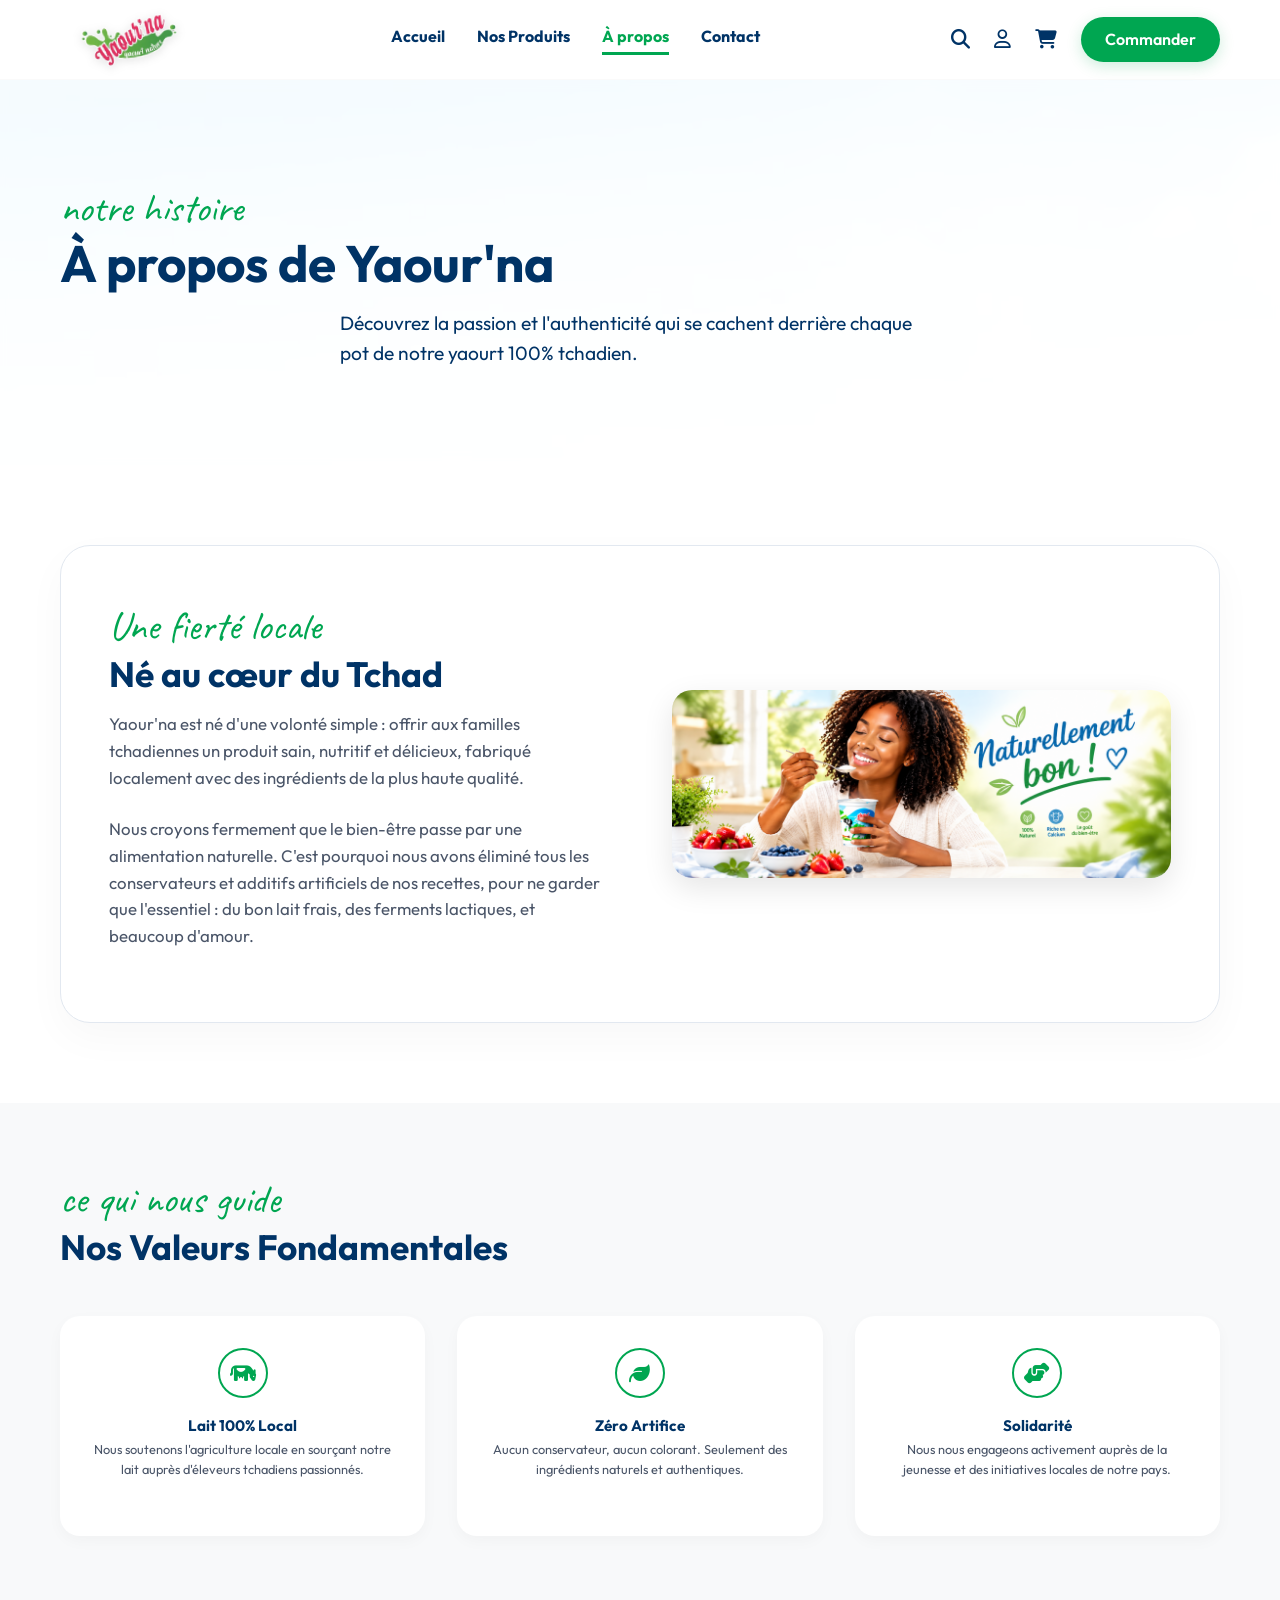
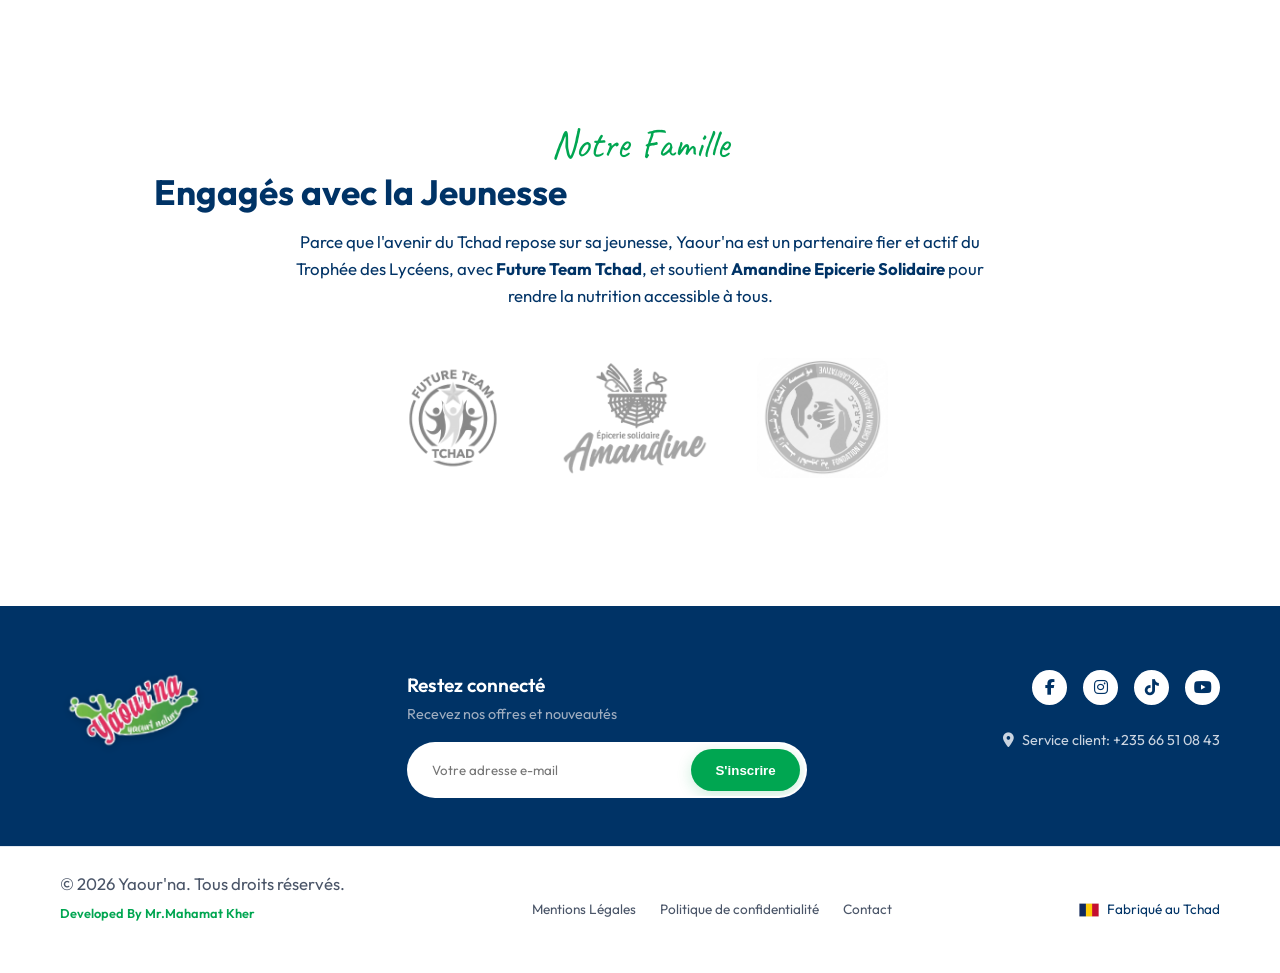
==== apropos.html @ a30cf910 "Add A propos page" ====
<!DOCTYPE html>
<html lang="fr">
<head>
    <meta charset="UTF-8">
    <meta name="viewport" content="width=device-width, initial-scale=1.0">
    <title>À propos - Yaour'na</title>
    <link href="https://fonts.googleapis.com/css2?family=Caveat:wght@700&family=Outfit:wght@300;400;600;700&display=swap" rel="stylesheet">
    <link rel="stylesheet" href="https://cdnjs.cloudflare.com/ajax/libs/font-awesome/6.4.0/css/all.min.css">
    <link rel="stylesheet" href="styles.css">
</head>
<body>
    <!-- Navbar -->
    <header class="navbar reveal-nav">
        <div class="container navbar-container">
            <div class="logo">
                <img src="images/logo_yaourt_na_transparent.png" alt="Yaour'na Logo" class="brand-logo">
            </div>
            <nav class="nav-links">
                <a href="index.html">Accueil</a>
                <a href="produits.html">Nos Produits</a>
                <a href="apropos.html" class="active">À propos</a>
                <a href="#">Contact</a>
            </nav>
            <div class="nav-actions">
                <button aria-label="Recherche" style="background:none;border:none;"><i class="fa-solid fa-search"></i></button>
                <button aria-label="Profil" style="background:none;border:none;"><i class="fa-regular fa-user"></i></button>
                <button aria-label="Panier" style="background:none;border:none;"><i class="fa-solid fa-cart-shopping"></i></button>
                <a href="#" class="btn btn-primary btn-round">Commander</a>
                <button aria-label="Menu mobile" class="mobile-menu-toggle" style="background:none;border:none;"><i class="fa-solid fa-bars"></i></button>
            </div>
        </div>
    </header>

    <main>
        <!-- Page Header -->
        <section class="page-header reveal-hero" style="background: url('images/bg_blue_sky.jpg') center/cover no-repeat;">
            <div class="container text-center">
                <span class="cursive-title">notre histoire</span>
                <h1>À propos de Yaour'na</h1>
                <p>Découvrez la passion et l'authenticité qui se cachent derrière chaque pot de notre yaourt 100% tchadien.</p>
            </div>
        </section>

        <!-- Our Story Section -->
        <section class="about-story container" style="padding: 5rem 20px;">
            <div class="product-detail-wrapper reveal delay-100">
                <div class="product-detail-text">
                    <span class="cursive-title">Une fierté locale</span>
                    <h2>Né au cœur du Tchad</h2>
                    <p>Yaour'na est né d'une volonté simple : offrir aux familles tchadiennes un produit sain, nutritif et délicieux, fabriqué localement avec des ingrédients de la plus haute qualité.</p>
                    <p>Nous croyons fermement que le bien-être passe par une alimentation naturelle. C'est pourquoi nous avons éliminé tous les conservateurs et additifs artificiels de nos recettes, pour ne garder que l'essentiel : du bon lait frais, des ferments lactiques, et beaucoup d'amour.</p>
                </div>
                <div class="product-detail-image" style="box-shadow: 0 10px 30px rgba(0,0,0,0.1); border-radius: 20px; overflow: hidden;">
                    <img src="images/woman_eating_yogurt.png" alt="Histoire Yaour'na" style="width: 100%; height: auto; object-fit: cover;">
                </div>
            </div>
        </section>

        <!-- Our Values Section -->
        <section class="why-us" style="margin-top: 0;">
            <div class="container text-center" style="padding: 4rem 20px;">
                <span class="cursive-title reveal">ce qui nous guide</span>
                <h2 class="reveal delay-100" style="margin-bottom: 3rem;">Nos Valeurs Fondamentales</h2>
                <div class="benefits-grid" style="grid-template-columns: repeat(auto-fit, minmax(250px, 1fr)); gap: 2rem;">
                    <div class="benefit-item reveal delay-100" style="background: #fff; padding: 2rem; border-radius: 20px; box-shadow: 0 5px 15px rgba(0,0,0,0.03);">
                        <div class="benefit-icon" style="margin: 0 auto 1rem;"><i class="fa-solid fa-cow"></i></div>
                        <h5>Lait 100% Local</h5>
                        <p>Nous soutenons l'agriculture locale en sourçant notre lait auprès d'éleveurs tchadiens passionnés.</p>
                    </div>
                    <div class="benefit-item reveal delay-200" style="background: #fff; padding: 2rem; border-radius: 20px; box-shadow: 0 5px 15px rgba(0,0,0,0.03);">
                        <div class="benefit-icon" style="margin: 0 auto 1rem;"><i class="fa-solid fa-leaf"></i></div>
                        <h5>Zéro Artifice</h5>
                        <p>Aucun conservateur, aucun colorant. Seulement des ingrédients naturels et authentiques.</p>
                    </div>
                    <div class="benefit-item reveal delay-300" style="background: #fff; padding: 2rem; border-radius: 20px; box-shadow: 0 5px 15px rgba(0,0,0,0.03);">
                        <div class="benefit-icon" style="margin: 0 auto 1rem;"><i class="fa-solid fa-handshake-angle"></i></div>
                        <h5>Solidarité</h5>
                        <p>Nous nous engageons activement auprès de la jeunesse et des initiatives locales de notre pays.</p>
                    </div>
                </div>
            </div>
        </section>

        <!-- Community & Partnerships -->
        <section class="commitments container" style="text-align: center; padding: 5rem 20px;">
            <span class="cursive-title reveal">Notre Famille</span>
            <h2 class="reveal delay-100">Engagés avec la Jeunesse</h2>
            <p class="reveal delay-200" style="margin: 0 auto 3rem;">Parce que l'avenir du Tchad repose sur sa jeunesse, Yaour'na est un partenaire fier et actif du Trophée des Lycéens, avec <strong>Future Team Tchad</strong>, et soutient <strong>Amandine Epicerie Solidaire</strong> pour rendre la nutrition accessible à tous.</p>
            <div class="sponsors reveal delay-300" style="justify-content: center;">
                <img src="images/logo_future_team_transparent.png" alt="Future Team Tchad" style="height: 120px;">
                <img src="images/logo_amandine_transparent.png" alt="Amandine Epicerie Solidaire" style="height: 120px;">
                <img src="images/logo_farzc.jpg" alt="Farzc" style="height: 120px; border-radius: 10px;">
            </div>
        </section>

    </main>

    <!-- Footer Section -->
    <footer class="footer">
        <div class="container footer-top">
            <div class="footer-logo">
                <img src="images/logo_yaourt_na_transparent.png" alt="Yaour'na Logo" style="width: 150px; filter: drop-shadow(0 2px 5px rgba(0,0,0,0.2));">
            </div>
            <div class="footer-newsletter">
                <h4>Restez connecté</h4>
                <p>Recevez nos offres et nouveautés</p>
                <form class="newsletter-form">
                    <label for="newsletter-email" style="display:none;">Votre adresse e-mail</label>
                    <input type="email" id="newsletter-email" placeholder="Votre adresse e-mail" aria-label="Votre adresse e-mail" required>
                    <button type="submit" class="btn btn-primary">S'inscrire</button>
                </form>
            </div>
            <div class="footer-social">
                <div class="social-icons">
                    <i class="fa-brands fa-facebook-f"></i>
                    <i class="fa-brands fa-instagram"></i>
                    <i class="fa-brands fa-tiktok"></i>
                    <i class="fa-brands fa-youtube"></i>
                </div>
                <div class="service-client">
                    <i class="fa-solid fa-location-dot"></i> Service client: +235 66 51 08 43
                </div>
            </div>
        </div>
        <div class="footer-bottom">
            <div class="container footer-bottom-flex">
                <p>&copy; 2026 Yaour'na. Tous droits réservés.<br><span style="font-size: 0.8rem; color: var(--primary-green); font-weight: 600; margin-top: 5px; display: inline-block;">Developed By Mr.Mahamat Kher</span></p>
                <div class="footer-links">
                    <a href="#">Mentions Légales</a>
                    <a href="#">Politique de confidentialité</a>
                    <a href="#">Contact</a>
                </div>
                <div class="footer-country">
                    <img src="images/icon_flag.png" alt="Tchad" style="width: 20px;"> Fabriqué au Tchad
                </div>
            </div>
        </div>
    </footer>

    <script src="script.js"></script>
</body>
</html>
---- styles.css ----
:root {
    --primary-green: #00A651;
    --primary-dark: #003366;
    --bg-light: #F8F9FA;
    --text-gray: #4A5568;
    --white: #ffffff;
    --border-color: #E2E8F0;
    
    --blue-bg: #89CFF0;
    --yellow-bg: #FDFD96;
    --pink-bg: #FFD1DC;
    
    --font-main: 'Outfit', sans-serif;
    --font-cursive: 'Caveat', cursive;
}

* {
    margin: 0;
    padding: 0;
    box-sizing: border-box;
}

html {
    scroll-behavior: smooth;
}

:focus-visible {
    outline: 3px solid var(--primary-green);
    outline-offset: 3px;
    border-radius: 4px;
}

body {
    font-family: var(--font-main);
    color: var(--primary-dark);
    line-height: 1.6;
    background-color: var(--white);
    overflow-x: hidden;
    -webkit-font-smoothing: antialiased;
    -moz-osx-font-smoothing: grayscale;
}

a {
    text-decoration: none;
    color: inherit;
}

ul {
    list-style: none;
}

.container {
    max-width: 1200px;
    margin: 0 auto;
    padding: 0 20px;
}

/* Typography */
h1 {
    font-size: 3.2rem;
    line-height: 1.1;
    margin-bottom: 1rem;
    font-weight: 700;
}

h2 {
    font-size: 2.2rem;
    line-height: 1.2;
    margin-bottom: 1rem;
    font-weight: 700;
}

.cursive-title {
    font-family: var(--font-cursive);
    color: var(--primary-green);
    font-size: 2.5rem;
    display: block;
    margin-bottom: -5px;
}

p {
    color: var(--text-gray);
    margin-bottom: 1.5rem;
    font-size: 1.05rem;
}

/* Buttons */
.btn {
    display: inline-block;
    padding: 0.6rem 1.5rem;
    border-radius: 50px;
    font-weight: 600;
    transition: all 0.4s cubic-bezier(0.16, 1, 0.3, 1);
    cursor: pointer;
    border: none;
    text-align: center;
}

.btn-primary {
    background-color: var(--primary-green);
    color: var(--white);
    box-shadow: 0 4px 15px rgba(0, 166, 81, 0.2);
}

.btn-primary:hover {
    background-color: #008f44;
    transform: translateY(-3px);
    box-shadow: 0 8px 25px rgba(0, 166, 81, 0.4);
}

.btn-large {
    padding: 1rem 3rem;
    font-size: 1.1rem;
}

/* --- ANIMATIONS CORE --- */
/* Scroll Reveal */
.reveal {
    opacity: 0;
    transform: translateY(40px);
    transition: opacity 0.8s cubic-bezier(0.16, 1, 0.3, 1), transform 0.8s cubic-bezier(0.16, 1, 0.3, 1);
}

.reveal.active {
    opacity: 1;
    transform: translateY(0);
}

/* Initial Load Reveal (for Hero) */
.reveal-hero {
    opacity: 0;
    transform: translateY(30px);
    transition: opacity 1s cubic-bezier(0.16, 1, 0.3, 1), transform 1s cubic-bezier(0.16, 1, 0.3, 1);
}
.reveal-hero.active {
    opacity: 1;
    transform: translateY(0);
}

.reveal-nav {
    opacity: 0;
    transform: translateY(-20px);
    transition: opacity 0.8s ease, transform 0.8s ease;
}
.reveal-nav.active {
    opacity: 1;
    transform: translateY(0);
}

/* Delays */
.delay-100 { transition-delay: 0.1s; }
.delay-200 { transition-delay: 0.2s; }
.delay-300 { transition-delay: 0.3s; }
.delay-400 { transition-delay: 0.4s; }
.delay-500 { transition-delay: 0.5s; }

/* Floating Animation */
@keyframes float {
    0% { transform: translateY(0px) rotate(-10deg); }
    50% { transform: translateY(-15px) rotate(-8deg); }
    100% { transform: translateY(0px) rotate(-10deg); }
}



/* Navbar */
.navbar {
    padding: 0.6rem 0;
    background-color: rgba(255, 255, 255, 0.95);
    backdrop-filter: blur(10px);
    position: sticky;
    top: 0;
    z-index: 1000;
    border-bottom: 1px solid rgba(0,0,0,0.02);
}

.navbar-container {
    display: flex;
    justify-content: space-between;
    align-items: center;
}

.logo {
    display: flex;
    flex-direction: column;
    align-items: center;
    line-height: 0.9;
    transform: rotate(-5deg);
    transition: transform 0.3s ease;
}
.logo:hover {
    transform: rotate(0deg) scale(1.05);
}

.brand-logo {
    width: 140px;
    height: auto;
    max-height: 60px;
    object-fit: contain;
    filter: drop-shadow(0 2px 5px rgba(0,0,0,0.1));
}

.nav-links {
    display: flex;
    gap: 2rem;
}

.nav-links a {
    font-weight: 700;
    color: var(--primary-dark);
    position: relative;
    padding-bottom: 5px;
    transition: color 0.3s ease;
}

.nav-links a.active {
    color: var(--primary-green);
}

.nav-links a::after {
    content: '';
    position: absolute;
    bottom: 0;
    left: 0;
    width: 0%;
    height: 3px;
    background-color: var(--primary-green);
    transition: width 0.3s ease;
}
.nav-links a.active::after, .nav-links a:hover::after {
    width: 100%;
}

.nav-actions {
    display: flex;
    align-items: center;
    gap: 1.5rem;
}

.nav-actions button {
    cursor: pointer;
}

.nav-actions i {
    font-size: 1.2rem;
    cursor: pointer;
    transition: color 0.3s ease, transform 0.3s ease;
    color: var(--primary-dark);
}

.nav-actions button:hover i {
    color: var(--primary-green);
    transform: translateY(-2px);
}

.mobile-menu-toggle {
    display: none;
    font-size: 1.5rem;
    cursor: pointer;
}

/* Hero Section */
.hero {
    background: url('images/yaourt_nature_sucre_wheat.png') center/cover no-repeat;
    padding: 3rem 0 6rem 0;
    position: relative;
    overflow: hidden;
}

.hero-content {
    display: flex;
    align-items: center;
    position: relative;
    z-index: 1;
}

.hero-text {
    flex: 1;
    padding-right: 2rem;
}

.hero-text h1 {
    color: var(--primary-dark);
}

.hero-badges {
    display: flex;
    gap: 1.5rem;
    margin-top: 2rem;
    background: rgba(255, 255, 255, 0.7);
    padding: 0.8rem 1.5rem;
    border-radius: 50px;
    display: inline-flex;
    backdrop-filter: blur(5px);
    border: 1px solid rgba(255,255,255,0.9);
}

.badge-item {
    font-size: 0.85rem;
    font-weight: 600;
    color: var(--primary-dark);
    display: flex;
    align-items: center;
    gap: 0.5rem;
}

.badge-item i {
    color: var(--primary-green);
    font-size: 1rem;
}

.hero-image {
    flex: 1;
    position: relative;
    display: flex;
    justify-content: center;
    align-items: center;
}

.floating-text {
    position: absolute;
    top: -150px;
    right: 0;
    font-family: var(--font-cursive);
    color: var(--primary-dark);
    font-size: 2.2rem;
    line-height: 1;
    animation: float 6s ease-in-out infinite;
}

/* Features Bar */
.features-bar {
    display: flex;
    justify-content: space-between;
    align-items: center;
    background-color: var(--white);
    border-radius: 20px;
    padding: 1.5rem 2rem;
    box-shadow: 0 10px 30px rgba(0,0,0,0.05);
    margin-top: -3rem;
    position: relative;
    z-index: 10;
    border: 1px solid var(--border-color);
}

.feature-item {
    display: flex;
    flex-direction: column;
    align-items: center;
    text-align: center;
    flex: 1;
    transition: transform 0.3s ease;
}
.feature-item:hover {
    transform: translateY(-5px);
}

.feature-icon {
    width: 45px;
    height: 45px;
    background-color: #e6f6ed;
    color: var(--primary-green);
    border-radius: 50%;
    display: flex;
    justify-content: center;
    align-items: center;
    font-size: 1.2rem;
    margin-bottom: 0.8rem;
    transition: transform 0.3s ease, background-color 0.3s ease;
}
.feature-item:hover .feature-icon {
    transform: scale(1.1) rotate(10deg);
    background-color: var(--primary-green);
    color: white;
}

.feature-text h4 {
    font-size: 0.95rem;
    color: var(--primary-dark);
    margin-bottom: 0.2rem;
}

.feature-text p {
    font-size: 0.8rem;
    margin-bottom: 0;
}

.feature-divider {
    width: 1px;
    height: 60px;
    background-color: var(--border-color);
}

/* Products Section (Home) */
.products {
    padding: 5rem 20px;
    display: flex;
    align-items: center;
    gap: 3rem;
}

.products-intro {
    flex: 1;
}

.products-grid {
    flex: 2;
    display: flex;
    gap: 1.5rem;
}

.product-card {
    flex: 1;
    background-color: var(--white);
    border-radius: 20px;
    padding: 1.5rem;
    display: flex;
    flex-direction: column;
    align-items: center;
    box-shadow: 0 5px 20px rgba(0,0,0,0.04);
    position: relative;
    overflow: hidden;
    border: 1px solid var(--border-color);
    transition: transform 0.4s cubic-bezier(0.16, 1, 0.3, 1), box-shadow 0.4s ease;
}

.product-card:hover {
    transform: translateY(-10px);
    box-shadow: 0 20px 40px rgba(0,0,0,0.08);
}

.product-img-bg {
    width: 100%;
    height: 140px;
    border-radius: 15px;
    margin-bottom: -60px;
    transition: transform 0.4s ease;
}

.product-card:hover .product-img-bg {
    transform: scale(1.05);
}

.blue-bg { background-color: var(--blue-bg); }
.yellow-bg { background-color: var(--yellow-bg); }
.pink-bg { background-color: var(--pink-bg); }

.product-img {
    width: 140px;
    height: auto;
    z-index: 1;
    border-radius: 10px;
    margin-bottom: 1.5rem;
    filter: drop-shadow(0 10px 10px rgba(0,0,0,0.1));
    transition: transform 0.5s cubic-bezier(0.16, 1, 0.3, 1);
}

.product-card:hover .product-img {
    transform: scale(1.1) rotate(5deg);
}

.round-btn {
    width: 45px;
    height: 45px;
    border-radius: 50%;
    border: 2px solid;
    background: white;
    display: flex;
    justify-content: center;
    align-items: center;
    cursor: pointer;
    font-size: 1.2rem;
    transition: all 0.3s;
}

.blue-btn { border-color: #007bff; color: #007bff; }
.yellow-btn { border-color: #ffc107; color: #ffc107; }
.red-btn { border-color: #dc3545; color: #dc3545; }

.product-card:hover .blue-btn { background-color: #007bff; color: white; transform: translateX(5px); }
.product-card:hover .yellow-btn { background-color: #ffc107; color: white; transform: translateX(5px); }
.product-card:hover .red-btn { background-color: #dc3545; color: white; transform: translateX(5px); }

/* --- Nos Produits Page Styles --- */
.page-header {
    background: url('images/bg_beach_palm.jpg') center/cover no-repeat;
    padding: 6rem 0;
    position: relative;
    overflow: hidden;
}
.page-header::before {
    content: '';
    position: absolute;
    top: 0; left: 0; width: 100%; height: 100%;
    background: rgba(255,255,255,0.85);
    backdrop-filter: blur(5px);
}
.page-header .container {
    position: relative;
    z-index: 1;
}
.page-header p {
    font-size: 1.2rem;
    max-width: 600px;
    margin: 0 auto;
    color: var(--primary-dark);
}

.product-detail-section {
    padding: 4rem 20px 1rem 20px;
}

.product-detail-wrapper {
    display: flex;
    align-items: center;
    gap: 4rem;
    background: #fff;
    padding: 3rem;
    border-radius: 30px;
    box-shadow: 0 15px 40px rgba(0,0,0,0.03);
    border: 1px solid var(--border-color);
    transition: transform 0.4s ease;
}
.product-detail-wrapper:hover {
    transform: translateY(-5px);
}

.product-detail-wrapper.reverse {
    flex-direction: row-reverse;
}

.product-detail-image {
    flex: 1;
    display: flex;
    flex-direction: column;
    align-items: center;
    position: relative;
}

.product-detail-text {
    flex: 1;
}

.product-features {
    margin: 1.5rem 0;
}
.product-features li {
    margin-bottom: 0.8rem;
    color: var(--text-gray);
    display: flex;
    align-items: center;
    gap: 0.8rem;
    font-size: 1.05rem;
}
.product-features li i {
    color: var(--primary-green);
    background: #e6f6ed;
    width: 25px;
    height: 25px;
    border-radius: 50%;
    display: flex;
    justify-content: center;
    align-items: center;
    font-size: 0.8rem;
}

.product-actions {
    display: flex;
    align-items: center;
    gap: 1.5rem;
    margin-top: 2rem;
}
.product-actions .price {
    font-size: 1.5rem;
    font-weight: 700;
    color: var(--primary-dark);
}


/* Testimonials */
.testimonials {
    padding: 2rem 20px;
}

.testimonials-grid {
    display: flex;
    gap: 2rem;
    margin-top: 1.5rem;
}

.testimonial-card {
    flex: 1;
    background-color: #EBF8F2;
    border-radius: 20px;
    padding: 2rem;
    display: flex;
    align-items: flex-start;
    gap: 1rem;
    border: 1px solid #c2e8d5;
    transition: transform 0.3s ease, box-shadow 0.3s ease;
}

.testimonial-card:hover {
    transform: translateY(-5px);
    box-shadow: 0 10px 20px rgba(0,166,81,0.08);
}

.avatar {
    width: 45px;
    height: 45px;
    border-radius: 50%;
    display: flex;
    justify-content: center;
    align-items: center;
    font-weight: 700;
    flex-shrink: 0;
    font-size: 1.2rem;
}

.green-avatar {
    background-color: #9DE0AD;
    color: var(--primary-green);
}

.testimonial-content {
    display: flex;
    flex-direction: column;
    gap: 0.5rem;
}

.stars {
    color: #ffc107;
    margin-top: 0;
    font-size: 0.9rem;
    display: flex;
    gap: 2px;
}

/* Why Choose Us */
.why-us {
    background-color: var(--bg-light);
    padding: 0;
    margin: 2rem 0;
    overflow: hidden;
}

.why-us-wrapper {
    display: flex;
    align-items: center;
    gap: 3rem;
}

.why-us-content {
    flex: 1;
    padding: 3rem 0;
}

.benefits-grid {
    display: grid;
    grid-template-columns: 1fr 1fr;
    gap: 1.5rem;
    margin-top: 2rem;
}

.benefit-item {
    display: flex;
    flex-direction: column;
    align-items: center;
    text-align: center;
    transition: transform 0.3s ease;
}
.benefit-item:hover {
    transform: translateY(-5px);
}

.benefit-icon {
    width: 50px;
    height: 50px;
    border-radius: 50%;
    border: 2px solid var(--primary-green);
    color: var(--primary-green);
    display: flex;
    justify-content: center;
    align-items: center;
    margin-bottom: 0.8rem;
    font-size: 1.3rem;
    transition: all 0.3s ease;
}
.benefit-item:hover .benefit-icon {
    background-color: var(--primary-green);
    color: white;
}

.benefit-item h5 {
    font-size: 0.95rem;
    color: var(--primary-dark);
}

.benefit-item p {
    font-size: 0.8rem;
}

.why-us-image {
    flex: 1.2;
    position: relative;
    display: flex;
    align-items: center;
    justify-content: center;
    padding: 2rem 0;
}

.why-us-img {
    width: 100%;
    height: auto;
    max-height: 550px;
    object-fit: cover;
    border-radius: 20px;
    box-shadow: 0 20px 50px rgba(0, 166, 81, 0.15);
    transition: transform 0.8s cubic-bezier(0.16, 1, 0.3, 1), box-shadow 0.8s ease, filter 0.8s ease;
}

.why-us-image:hover .why-us-img {
    transform: scale(1.03) translateY(-5px);
    box-shadow: 0 30px 60px rgba(0, 166, 81, 0.25);
    filter: brightness(1.05);
}



/* Commitments */
.commitments {
    text-align: left;
    padding: 3rem 20px;
}

.commitments h2 {
    max-width: 600px;
}

.commitments p {
    max-width: 700px;
    margin-bottom: 2rem;
    color: var(--primary-dark);
}

.sponsors {
    display: flex;
    justify-content: flex-start;
    align-items: center;
    gap: 3rem;
}

.sponsors img {
    height: 80px;
    object-fit: contain;
    filter: grayscale(100%);
    opacity: 0.6;
    transition: all 0.4s ease;
}

.sponsors img:hover {
    filter: grayscale(0%);
    opacity: 1;
    transform: scale(1.05);
}

/* Locations */
.locations {
    padding: 1rem 20px 4rem;
}

.locations-flex {
    display: flex;
    gap: 1.5rem;
    margin-top: 1.5rem;
    flex-wrap: wrap;
}

.location-pill {
    background-color: #D1EADB;
    padding: 0.8rem 1.5rem;
    border-radius: 50px;
    display: flex;
    align-items: center;
    gap: 0.8rem;
    font-weight: 600;
    transition: transform 0.3s ease, background-color 0.3s ease;
    cursor: pointer;
}
.location-pill:hover {
    transform: translateY(-3px);
    background-color: #b9dcc5;
}

.location-pill i {
    color: var(--primary-green);
}

/* Footer Section */
.footer {
    background-color: var(--primary-dark);
    color: white;
    padding: 4rem 0 0 0;
    margin-top: 3rem;
}

.footer-top {
    display: flex;
    justify-content: space-between;
    align-items: flex-start;
    padding-bottom: 3rem;
    flex-wrap: wrap;
    gap: 3rem;
}

.footer-logo {
    display: flex;
    flex-direction: column;
    align-items: center;
    line-height: 0.9;
    transform: rotate(-5deg);
}

.footer-logo .logo-sub {
    color: var(--primary-dark);
}

.footer-newsletter {
    flex: 1;
    min-width: 300px;
    max-width: 400px;
}

.footer-newsletter h4 {
    font-size: 1.2rem;
    margin-bottom: 0.2rem;
    font-weight: 600;
}

.footer-newsletter p {
    color: #a0aec0;
    font-size: 0.9rem;
    margin-bottom: 1rem;
}

.newsletter-form {
    display: flex;
    background: white;
    border-radius: 50px;
    overflow: hidden;
    padding: 0.3rem;
    border: 2px solid transparent;
    transition: border-color 0.3s ease, box-shadow 0.3s ease;
}

.newsletter-form:focus-within {
    border-color: var(--primary-green);
    box-shadow: 0 0 10px rgba(0, 166, 81, 0.2);
}

.newsletter-form input {
    border: none;
    padding: 0.8rem 1.2rem;
    outline: none;
    flex: 1;
    font-family: var(--font-main);
    background: transparent;
}

.newsletter-form .btn {
    border-radius: 50px;
    padding: 0.6rem 1.5rem;
}

.footer-social {
    display: flex;
    flex-direction: column;
    align-items: flex-end;
    gap: 1.5rem;
}

.social-icons {
    display: flex;
    gap: 1rem;
}

.social-icons i {
    background: white;
    color: var(--primary-dark);
    width: 35px;
    height: 35px;
    border-radius: 50%;
    display: flex;
    justify-content: center;
    align-items: center;
    cursor: pointer;
    transition: all 0.3s ease;
}

.social-icons i:hover {
    background: var(--primary-green);
    color: white;
    transform: translateY(-3px);
}

.service-client {
    font-size: 0.9rem;
    color: #cbd5e1;
    display: flex;
    align-items: center;
    gap: 0.5rem;
}

.footer-bottom {
    background-color: var(--white);
    border-top: 1px solid var(--border-color);
    padding: 1.5rem 0;
    font-size: 0.85rem;
    color: var(--primary-dark);
}

.footer-bottom-flex {
    display: flex;
    justify-content: space-between;
    align-items: center;
    flex-wrap: wrap;
    gap: 1rem;
}

.footer-links {
    display: flex;
    gap: 1.5rem;
}

.footer-links a {
    color: var(--text-gray);
    transition: color 0.3s ease;
}

.footer-links a:hover {
    color: var(--primary-green);
}

.footer-country {
    display: flex;
    align-items: center;
    gap: 0.5rem;
}

.flag-tchad {
    width: 20px;
    height: 14px;
    background: linear-gradient(to right, #002664 33.3%, #fecb00 33.3%, #fecb00 66.6%, #c60c30 66.6%);
    border-radius: 2px;
}

/* Responsive Overrides */
@media (max-width: 1024px) {
    .products {
        flex-direction: column;
    }
    
    .why-us-wrapper {
        flex-direction: column;
    }
    
    .why-us-content {
        padding: 2rem 20px 0 20px;
    }
    
    .hero h1 {
        font-size: 2.5rem;
    }
}

@media (max-width: 768px) {
    .nav-links, .nav-actions .btn, .nav-actions i:not(.fa-bars) {
        display: none;
    }
    
    .mobile-menu-toggle {
        display: block;
    }
    
    .hero {
        background-position: 85% center;
        padding-top: 4rem;
        padding-bottom: 12rem; /* Give height so the yogurt shows at the bottom */
    }
    
    .hero-content {
        flex-direction: column;
        text-align: center;
    }
    
    .hero-text {
        padding-right: 0;
        margin-bottom: 2rem;
        background: rgba(255, 255, 255, 0.6);
        padding: 1.5rem;
        border-radius: 20px;
        backdrop-filter: blur(10px);
        border: 1px solid rgba(255,255,255,0.8);
    }
    
    .features-bar {
        flex-direction: column;
        gap: 1.5rem;
        margin-top: -1rem;
    }
    
    .feature-divider {
        width: 100%;
        height: 1px;
    }
    
    .products-grid, .testimonials-grid {
        flex-direction: column;
    }
    
    .benefits-grid {
        grid-template-columns: 1fr;
    }
    
    .product-detail-wrapper,
    .product-detail-wrapper.reverse {
        flex-direction: column;
        gap: 2rem;
        padding: 1.5rem;
    }
    
    .page-header {
        padding: 4rem 0;
    }

    .floating-text {
        width: 180px !important;
        position: static;
        margin: 1rem auto 0;
        display: block;
        transform: none;
        animation: none;
    }


    .footer-top {
        flex-direction: column;
        align-items: center;
        text-align: center;
    }

    .footer-social {
        align-items: center;
    }

    .footer-bottom-flex {
        flex-direction: column;
        justify-content: center;
    }
}
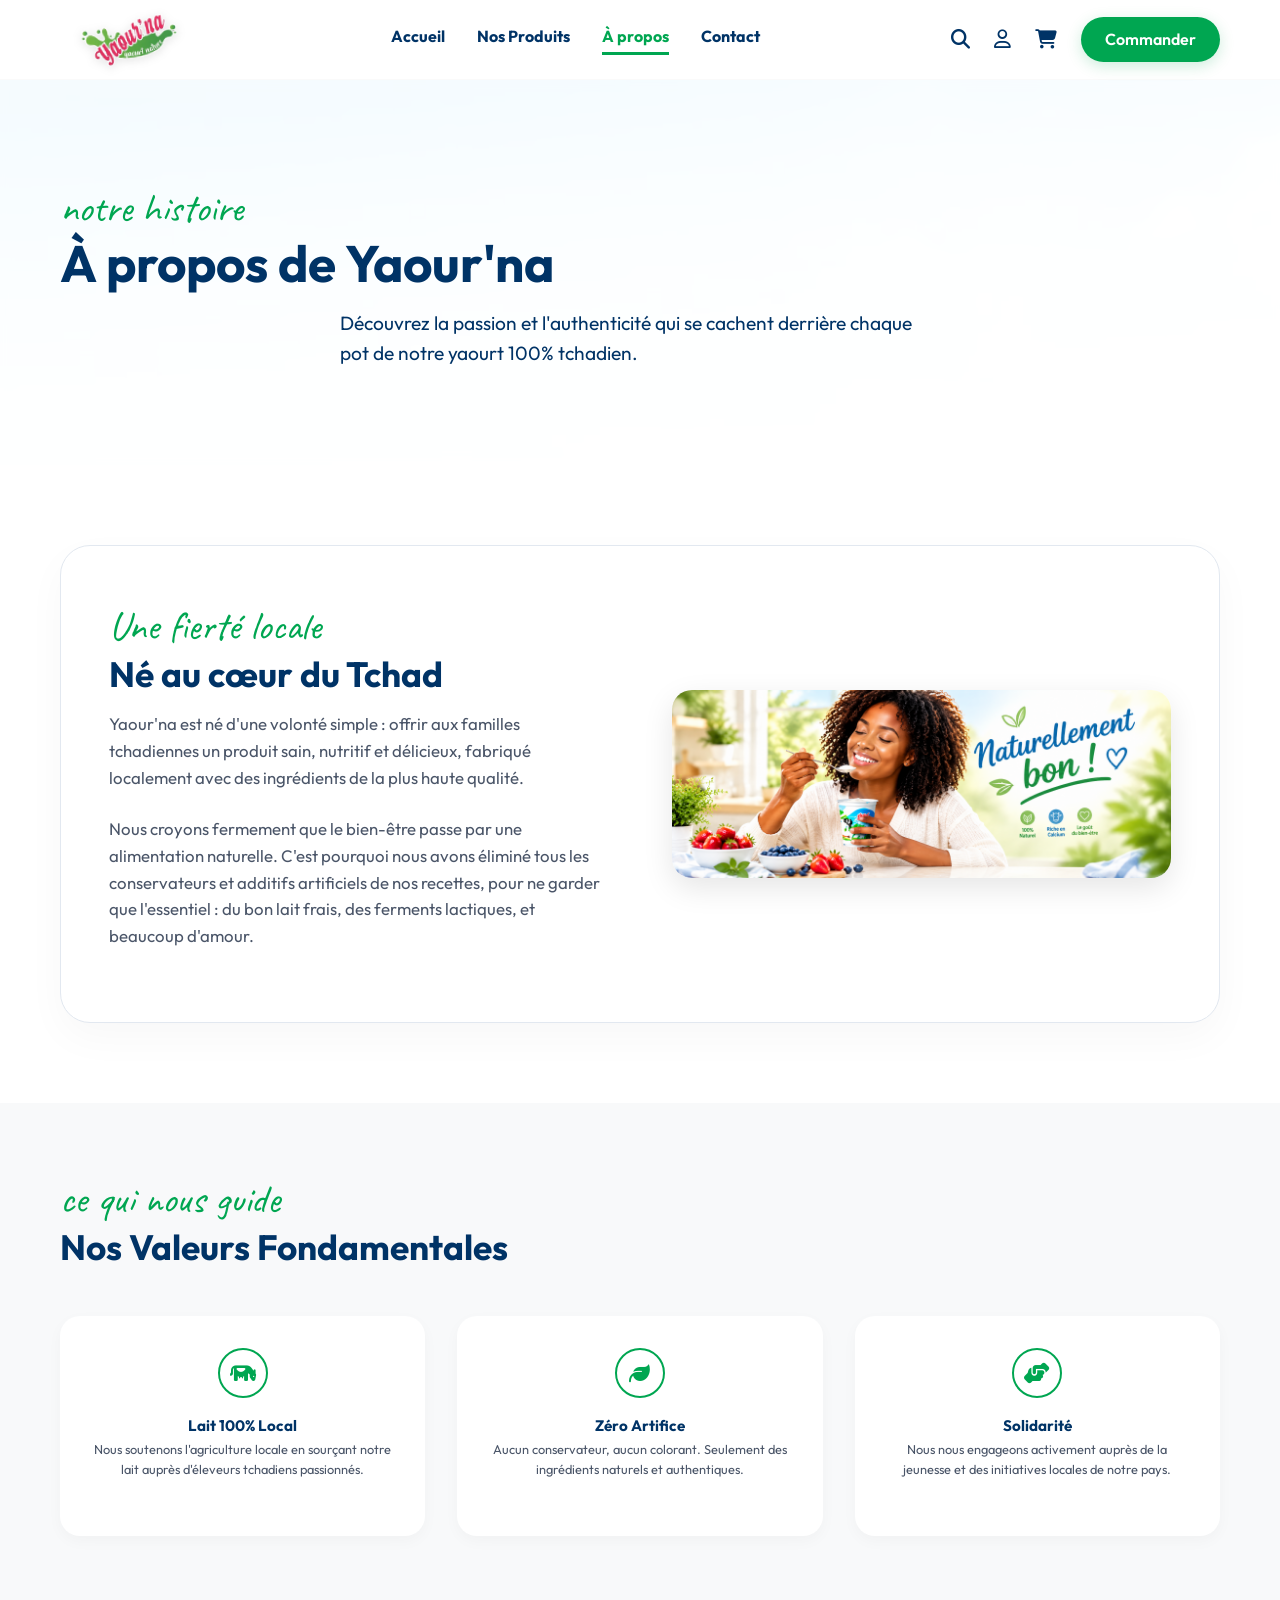
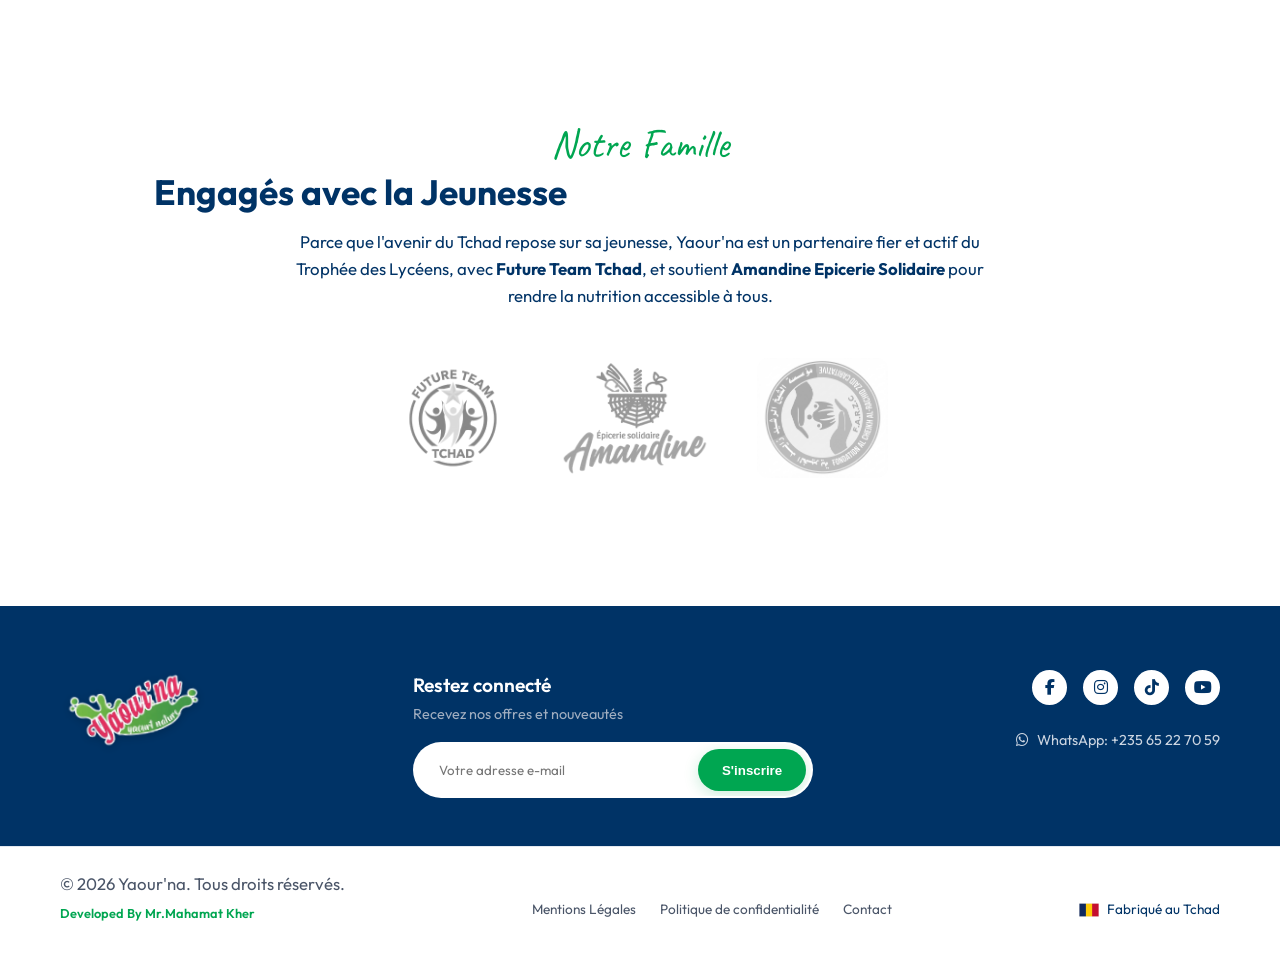
==== commit 288a430b: "Integrate WhatsApp ordering system with pre-filled messages" ====
--- a/apropos.html
+++ b/apropos.html
@@ -4,9 +4,10 @@
     <meta charset="UTF-8">
     <meta name="viewport" content="width=device-width, initial-scale=1.0">
     <title>À propos - Yaour'na</title>
+    <link rel="icon" type="image/png" href="images/logo_yaourt_na_transparent.png">
     <link href="https://fonts.googleapis.com/css2?family=Caveat:wght@700&family=Outfit:wght@300;400;600;700&display=swap" rel="stylesheet">
     <link rel="stylesheet" href="https://cdnjs.cloudflare.com/ajax/libs/font-awesome/6.4.0/css/all.min.css">
-    <link rel="stylesheet" href="styles.css">
+    <link rel="stylesheet" href="styles.css?v=2.0">
 </head>
 <body>
     <!-- Navbar -->
@@ -19,13 +20,13 @@
                 <a href="index.html">Accueil</a>
                 <a href="produits.html">Nos Produits</a>
                 <a href="apropos.html" class="active">À propos</a>
-                <a href="#">Contact</a>
+                <a href="contact.html">Contact</a>
             </nav>
             <div class="nav-actions">
                 <button aria-label="Recherche" style="background:none;border:none;"><i class="fa-solid fa-search"></i></button>
                 <button aria-label="Profil" style="background:none;border:none;"><i class="fa-regular fa-user"></i></button>
                 <button aria-label="Panier" style="background:none;border:none;"><i class="fa-solid fa-cart-shopping"></i></button>
-                <a href="#" class="btn btn-primary btn-round">Commander</a>
+                <a href="https://wa.me/23565227059?text=Bonjour%20Yaour'na%20!%20Je%20souhaite%20passer%20une%20commande." target="_blank" class="btn btn-primary btn-round">Commander</a>
                 <button aria-label="Menu mobile" class="mobile-menu-toggle" style="background:none;border:none;"><i class="fa-solid fa-bars"></i></button>
             </div>
         </div>
@@ -104,9 +105,10 @@
             <div class="footer-newsletter">
                 <h4>Restez connecté</h4>
                 <p>Recevez nos offres et nouveautés</p>
-                <form class="newsletter-form">
+                <form action="https://formsubmit.co/mahamatkher6@gmail.com" method="POST" class="newsletter-form">
+                    <input type="hidden" name="_subject" value="Nouvelle inscription Newsletter Yaour'na !">
                     <label for="newsletter-email" style="display:none;">Votre adresse e-mail</label>
-                    <input type="email" id="newsletter-email" placeholder="Votre adresse e-mail" aria-label="Votre adresse e-mail" required>
+                    <input type="email" id="newsletter-email" name="email" placeholder="Votre adresse e-mail" aria-label="Votre adresse e-mail" required>
                     <button type="submit" class="btn btn-primary">S'inscrire</button>
                 </form>
             </div>
@@ -118,7 +120,7 @@
                     <i class="fa-brands fa-youtube"></i>
                 </div>
                 <div class="service-client">
-                    <i class="fa-solid fa-location-dot"></i> Service client: +235 66 51 08 43
+                    <i class="fa-brands fa-whatsapp"></i> WhatsApp: +235 65 22 70 59
                 </div>
             </div>
         </div>
@@ -128,7 +130,7 @@
                 <div class="footer-links">
                     <a href="#">Mentions Légales</a>
                     <a href="#">Politique de confidentialité</a>
-                    <a href="#">Contact</a>
+                    <a href="contact.html">Contact</a>
                 </div>
                 <div class="footer-country">
                     <img src="images/icon_flag.png" alt="Tchad" style="width: 20px;"> Fabriqué au Tchad
@@ -137,6 +139,6 @@
         </div>
     </footer>
 
-    <script src="script.js"></script>
+    <script src="script.js?v=2.0"></script>
 </body>
 </html>
--- a/styles.css
+++ b/styles.css
@@ -577,6 +577,57 @@
 }
 
 
+/* --- Contact Page Styles --- */
+.contact-detail-item {
+    display: flex;
+    gap: 1.2rem;
+    margin-bottom: 1.5rem;
+    align-items: flex-start;
+    color: var(--text-gray);
+}
+.contact-icon {
+    background: #e6f6ed;
+    color: var(--primary-green);
+    width: 45px;
+    height: 45px;
+    border-radius: 50%;
+    display: flex;
+    justify-content: center;
+    align-items: center;
+    font-size: 1.2rem;
+    flex-shrink: 0;
+}
+
+.contact-form .form-group {
+    margin-bottom: 1.2rem;
+}
+.contact-form label {
+    display: block;
+    margin-bottom: 0.5rem;
+    font-weight: 600;
+    color: var(--primary-dark);
+    font-size: 0.9rem;
+}
+.contact-form input, 
+.contact-form select, 
+.contact-form textarea {
+    width: 100%;
+    padding: 0.8rem 1rem;
+    border: 1px solid var(--border-color);
+    border-radius: 10px;
+    font-family: var(--font-main);
+    font-size: 1rem;
+    background: white;
+    transition: all 0.3s ease;
+}
+.contact-form input:focus, 
+.contact-form select:focus, 
+.contact-form textarea:focus {
+    outline: none;
+    border-color: var(--primary-green);
+    box-shadow: 0 0 0 3px rgba(0, 166, 81, 0.1);
+}
+
 /* Testimonials */
 .testimonials {
     padding: 2rem 20px;
@@ -974,12 +1025,55 @@
 }
 
 @media (max-width: 768px) {
-    .nav-links, .nav-actions .btn, .nav-actions i:not(.fa-bars) {
+    .nav-actions .btn {
+        display: none;
+    }
+    
+    /* Hide search and user icons on mobile, keep cart */
+    .nav-actions button[aria-label="Recherche"],
+    .nav-actions button[aria-label="Profil"] {
         display: none;
     }
     
     .mobile-menu-toggle {
         display: block;
+        color: var(--primary-dark);
+        z-index: 1001;
+    }
+    
+    /* Beautiful Mobile Dropdown Menu */
+    .nav-links {
+        position: absolute;
+        top: 100%;
+        left: 0;
+        width: 100%;
+        background: rgba(255, 255, 255, 0.98);
+        backdrop-filter: blur(15px);
+        flex-direction: column;
+        padding: 0;
+        gap: 0;
+        box-shadow: 0 15px 30px rgba(0,0,0,0.05);
+        border-top: 1px solid rgba(0,0,0,0.05);
+        max-height: 0;
+        overflow: hidden;
+        transition: max-height 0.4s cubic-bezier(0.16, 1, 0.3, 1), padding 0.4s cubic-bezier(0.16, 1, 0.3, 1);
+    }
+    
+    .nav-links.mobile-active {
+        max-height: 400px; /* Big enough for the links */
+        padding: 1rem 0;
+    }
+    
+    .nav-links a {
+        width: 100%;
+        padding: 1rem 2rem;
+        text-align: center;
+        font-size: 1.1rem;
+        border-bottom: 1px solid rgba(0,0,0,0.03);
+    }
+    
+    .nav-links a:last-child {
+        border-bottom: none;
     }
     
     .hero {
